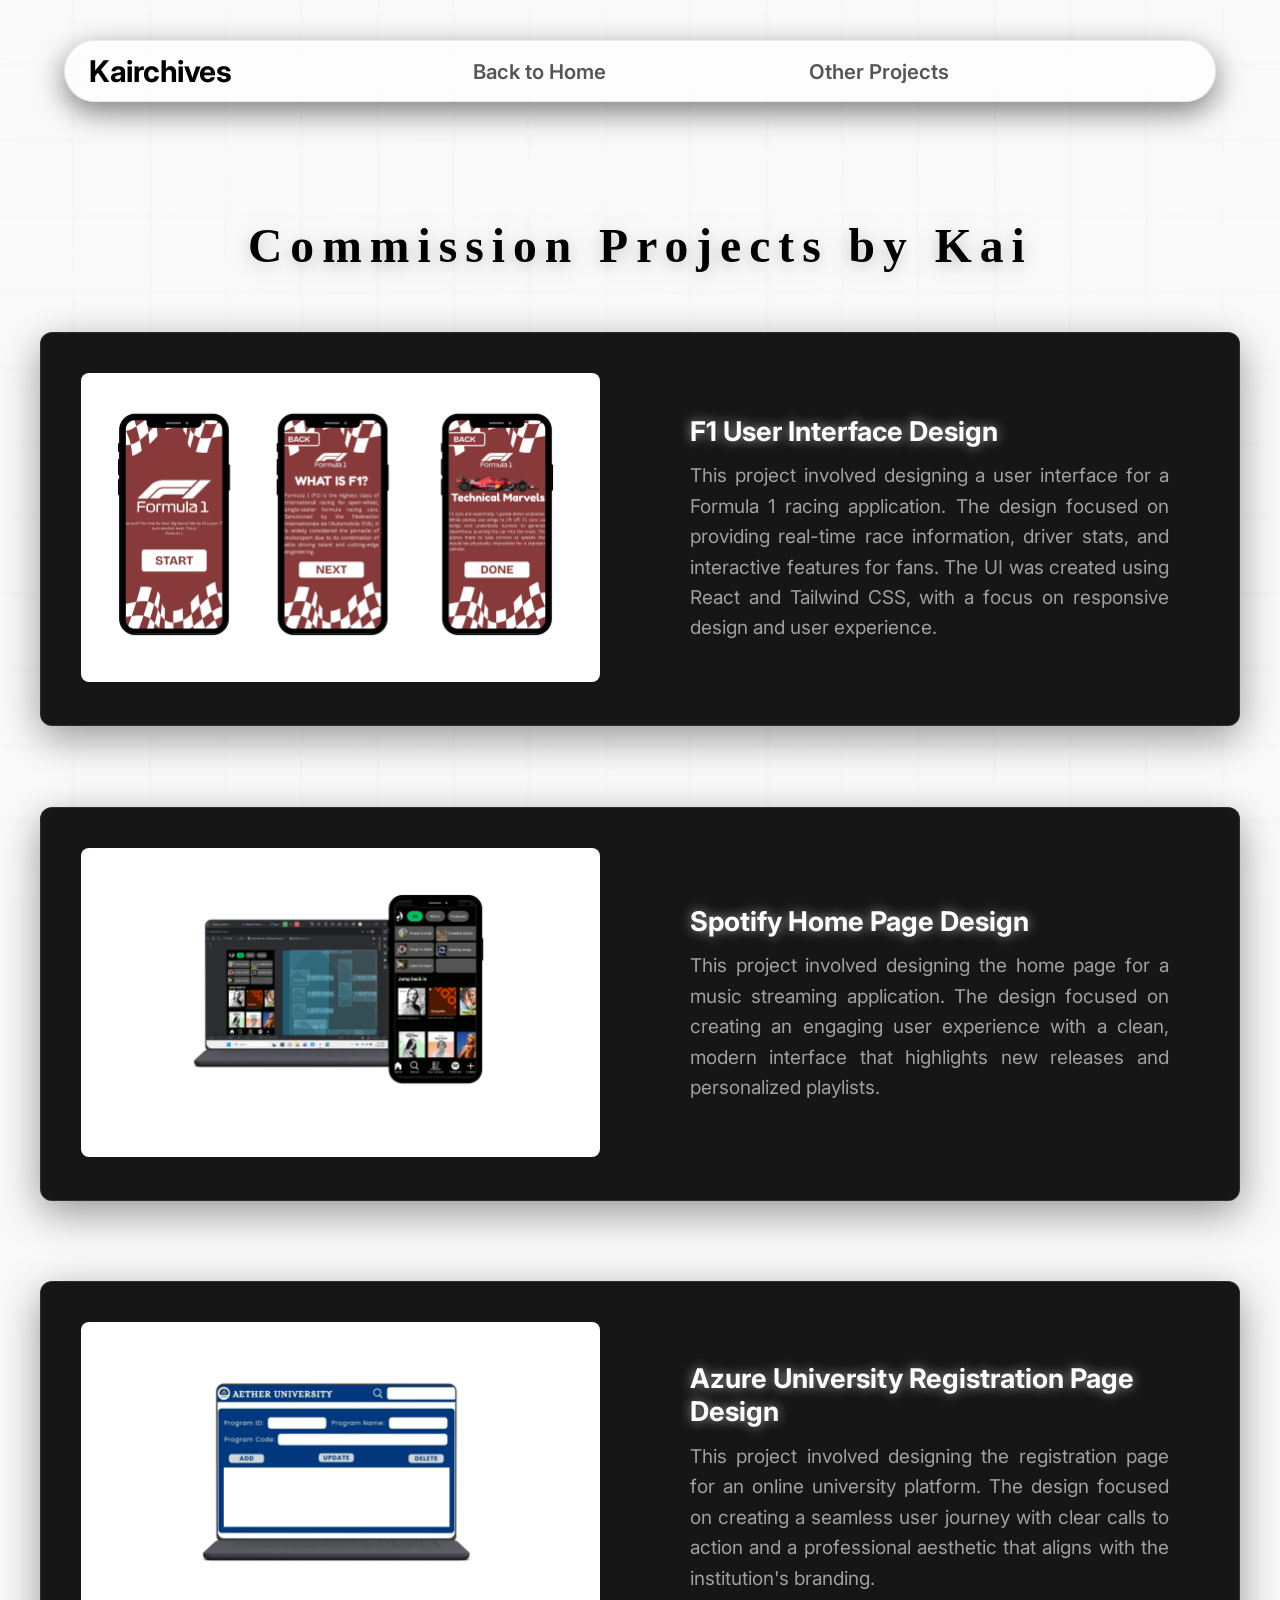
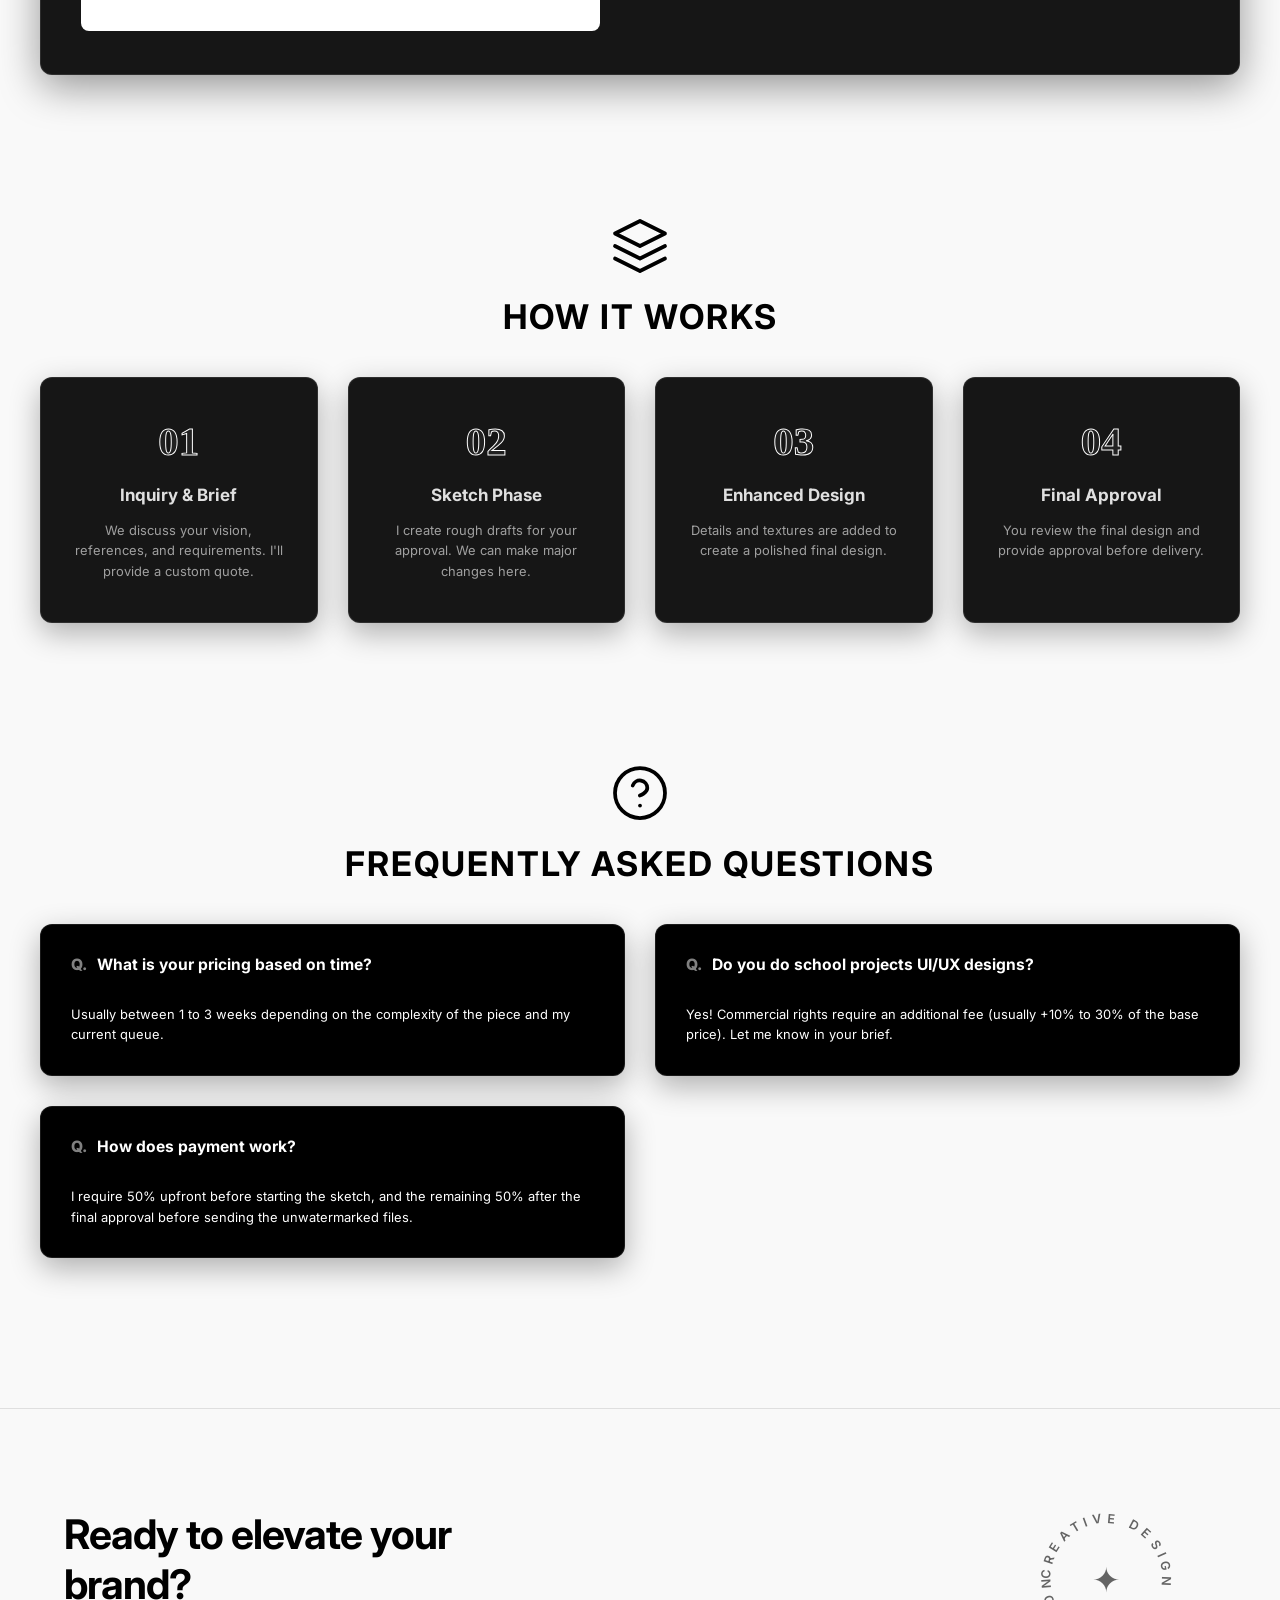
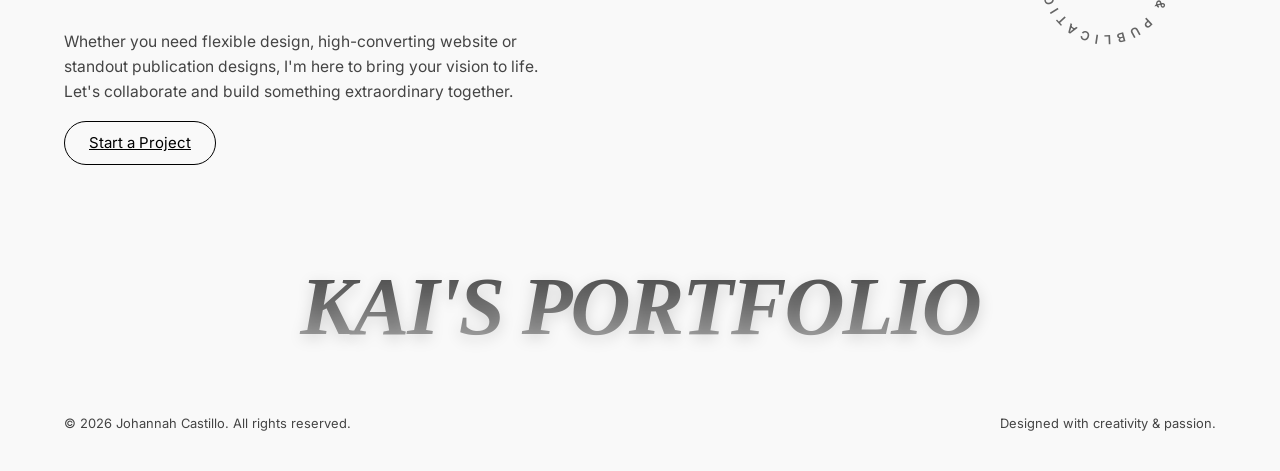
==== commission.html @ c8b22a4f "first commit" ====
<!DOCTYPE html>
<html lang="en">
<head>
    <meta charset="UTF-8">
    <meta name="viewport" content="width=device-width, initial-scale=1.0">
    <title>UI Designs for Commissions | Johannah Castillo</title>
    <link rel="stylesheet" href="style.css">
    <link rel="stylesheet" href="commission.css">
    <link href="https://fonts.googleapis.com/css2?family=Inter:wght@300;400;600;700&display=swap" rel="stylesheet">
</head>
<body class="commission-page">

    <div class="page-background" style="background-image: url('Images/commissionbg.jpg');"></div>

    <nav class="navbar">
        <a href="index.html" class="logo">Kairchives</a>
        <ul class="nav-links">
            <li><a href="index.html">Back to Home</a></li>
            <li><a href="index.html#projects">Other Projects</a></li>
        </ul>
    </nav>

    <header class="commission-hero">
        <h1 class="commission-title">Commission Projects by Kai</h1>
    </header>

    <main class="commission-page-container">
        <section class="project-card">
            <div class="project-visual" style="flex: 1.3;">
                <img src="projects/f1_layout.png" alt="f1layout">
            </div>
    
            <div class="project-info" style="flex: 1.2;">
                <h2 class="project-title">F1 User Interface Design</h2>
                
                <p class="project-description">
                    This project involved designing a user interface for a Formula 1 racing application. The design focused on providing real-time race information, driver stats, and interactive features for fans. The UI was created using React and Tailwind CSS, with a focus on responsive design and user experience.
                </p>
                <!-- Hidden details for modal -->
                <div class="project-details" style="display: none;">
                    <div class="detail-scope">UI/UX Design, Front-end Concept, Interactive Prototyping</div>
                    <ul class="detail-functionalities">
                        <li>Real-time race tracking dashboard</li>
                        <li>Interactive driver statistics and leaderboards</li>
                        <li>Responsive design for mobile and desktop</li>
                        <li>Dark mode optimized interface</li>
                    </ul>
                    <div class="detail-tech"> Android Studio, Canva, Figma</div>
                </div>
            </div>
        </section>

        <section class="project-card">
            <div class="project-visual" style="flex: 1.3;">
                <img src="projects/spotify.png" alt="Project 2 Layout">
            </div>
    
            <div class="project-info" style="flex: 1.2;">
                <h2 class="project-title">Spotify Home Page Design</h2>
                <p class="project-description">
                    This project involved designing the home page for a music streaming application. The design focused on creating an engaging user experience with a clean, modern interface that highlights new releases and personalized playlists.
                </p>
                <div class="project-details" style="display: none;">
                    <div class="detail-scope">UI Redesign, User Experience Optimization, Visual Identity</div>
                    <ul class="detail-functionalities">
                        <li>Personalized playlist recommendations</li>
                        <li>Interactive media player controls</li>
                        <li>Dynamic layout adapting to user preferences</li>
                        <li>Clean and modern content discovery</li>
                    </ul>
                    <div class="detail-tech">Figma, Adobe Illustrator, Android Studio</div>
                </div>
            </div>
        </section>

        <section class="project-card">
            <div class="project-visual" style="flex: 1.3;">
                <img src="projects/azureuniversity.png" alt="Project 3 Layout">
            </div>
    
            <div class="project-info" style="flex: 1.2;">
                <h2 class="project-title">Azure University Registration Page Design</h2>
                <p class="project-description">
                    This project involved designing the registration page for an online university platform. The design focused on creating a seamless user journey with clear calls to action and a professional aesthetic that aligns with the institution's branding.
                </p>
                <div class="project-details" style="display: none;">
                    <div class="detail-scope">Web Design, Form Optimization, Branding Integration</div>
                    <ul class="detail-functionalities">
                        <li>Multi-step registration form</li>
                        <li>Real-time form validation</li>
                        <li>Secure document upload interface</li>
                        <li>Accessibility-focused navigation</li>
                    </ul>
                    <div class="detail-tech">NetBeans, Figma, Adobe Illustrator</div>
                </div>
            </div>
        </section>

        <section class="process-section">
            <svg class="section-logo" xmlns="http://www.w3.org/2000/svg" viewBox="0 0 24 24" fill="none" stroke="currentColor" stroke-width="1.5" stroke-linecap="round" stroke-linejoin="round">
                <polygon points="12 2 2 7 12 12 22 7 12 2"></polygon>
                <polyline points="2 12 12 17 22 12"></polyline>
                <polyline points="2 17 12 22 22 17"></polyline>
            </svg>
            <h2 class="section-title">How It Works</h2>
            <div class="process-grid">
                <div class="process-step">
                    <div class="step-number">01</div>
                    <h3>Inquiry & Brief</h3>
                    <p>We discuss your vision, references, and requirements. I'll provide a custom quote.</p>
                </div>
                <div class="process-step">
                    <div class="step-number">02</div>
                    <h3>Sketch Phase</h3>
                    <p>I create rough drafts for your approval. We can make major changes here.</p>
                </div>
                <div class="process-step">
                    <div class="step-number">03</div>
                    <h3>Enhanced Design</h3>
                    <p>Details and textures are added to create a polished final design.</p>
                </div>
                <div class="process-step">
                    <div class="step-number">04</div>
                    <h3>Final Approval</h3>
                    <p>You review the final design and provide approval before delivery.</p>
                </div>
            </div>
        </section>

        <section class="faq-section">
            <svg class="section-logo" xmlns="http://www.w3.org/2000/svg" viewBox="0 0 24 24" fill="none" stroke="currentColor" stroke-width="1.5" stroke-linecap="round" stroke-linejoin="round">
                <circle cx="12" cy="12" r="10"></circle>
                <path d="M9.09 9a3 3 0 0 1 5.83 1c0 2-3 3-3 3"></path>
                <line x1="12" y1="17" x2="12.01" y2="17"></line> <!-- This line creates a small dot for the question mark's dot --> 
            </svg>
            <h2 class="section-title">Frequently Asked Questions</h2>
            <div class="faq-grid"> <!--grid is a CSS class for creating a grid layout-->
                <div class="faq-item">
                    <h3 class="faq-question">What is your pricing based on time? <span class="faq-icon">+</span></h3>
                    <div class="faq-answer"><p>Usually between 1 to 3 weeks depending on the complexity of the piece and my current queue.</p></div>
                </div>
                <div class="faq-item">
                    <h3 class="faq-question">Do you do school projects UI/UX designs? <span class="faq-icon">+</span></h3>
                    <div class="faq-answer"><p>Yes! Commercial rights require an additional fee (usually +10% to 30% of the base price). Let me know in your brief.</p></div>
                </div>
                <div class="faq-item">
                    <h3 class="faq-question">How does payment work? <span class="faq-icon">+</span></h3>
                    <div class="faq-answer"><p>I require 50% upfront before starting the sketch, and the remaining 50% after the final approval before sending the unwatermarked files.</p></div>
                </div>
            </div>
        </section>
    </main>

    <!-- Project Overview Modal -->
    <div id="project-modal" class="project-modal">
        <div class="project-modal-content">
            <span class="close-project-modal">&times;</span>
            <div class="project-modal-body">
                <div class="project-modal-visual">
                    <img id="project-modal-img" src="" alt="Project Image">
                </div>
                <div class="project-modal-info">
                    <h2 id="project-modal-title"></h2>
                    <p id="project-modal-desc"></p>
                    
                    <div class="modal-extended-details">
                        <div class="detail-group">
                            <h3>Scope</h3>
                            <p id="project-modal-scope"></p>
                        </div>
                        <div class="detail-group">
                            <h3>Functionalities</h3>
                            <ul id="project-modal-functionalities"></ul>
                        </div>
                        <div class="detail-group">
                            <h3>Tech Stack</h3>
                            <p id="project-modal-tech"></p>
                        </div>
                    </div>
                </div>
            </div>
        </div>
    </div>

    <footer class="site-footer">
        <div class="footer-top">
            <div class="footer-cta">
                <h2>Ready to elevate your brand?</h2>
                <p>Whether you need flexible design, high-converting website or standout publication designs, I'm here to bring your vision to life. Let's collaborate and build something extraordinary together.</p>
                <a href="contact.html" class="btn-outline" role="button">Start a Project</a>
            </div>
            <div class="footer-design-element">
                <div class="rotating-badge">
                    <svg viewBox="0 0 100 100" width="140" height="140"> <!-- This SVG creates a rotating badge with text -->
                        <defs>
                            <path id="circlePath" d="M 50, 50 m -40, 0 a 40,40 0 1,1 80,0 a 40,40 0 1,1 -80,0" />
                        </defs>
                        <text fill="#000000" font-size="9" font-weight="600">
                            <textPath href="#circlePath" textLength="251.4" lengthAdjust="spacing"> <!-- This text follows the circular path -->
                            CREATIVE DESIGN & PUBLICATION 
                            </textPath>
                        </text>
                    </svg>
                    <div class="center-star">✦</div>
                </div>
            </div>
        </div>
        <div class="footer-bottom">
            <div class="big-text-container">
                <h1 class="massive-text">KAI'S PORTFOLIO</h1>
            </div>
            <div class="footer-legal">
                <p>&copy; 2026 Johannah Castillo. All rights reserved.</p>
                <p>Designed with creativity & passion.</p>
            </div>
        </div>
    </footer>

    <script src="commission.js"></script> 
</body>
</html>
---- style.css ----
:root {
    --bg-color: #ffffff;
    --text-color: #000000;
    --accent-color: #f3f3f3;
    --card-bg: rgba(255, 255, 255, 0.05);
    --border-color: rgba(255, 255, 255, 0.1);
    --inner-bg: #222222;
    --text-dim: #a0a0a0;
    --accent-dot: #00ff7f;
}

* {
    margin: 0;
    padding: 0;
    box-sizing: border-box;
    font-family: 'Inter', sans-serif;
}

html {
    background-color: #f9f9f9;
    font-size: 85%; /* Globally scales down all rem units (text, gaps, etc) by 15% */
}

body {
    background-color: transparent;
    color: var(--text-color);
    overflow-x: hidden;
    isolation: isolate;
}

.container { max-width: 1400px; margin: 0 auto; padding: 0 40px; }

@keyframes slideDown {
    0% {
        transform: translateY(-100px);
        opacity: 0;
    }
    100% {
        transform: translateY(0);
        opacity: 1;
    }
}

@keyframes pulseGlow {
    0% { box-shadow: 0 12px 40px 0 rgba(0, 0, 0, 0.5), 0 0 20px rgba(100, 180, 255, 0.2); }
    100% { box-shadow: 0 12px 40px 0 rgba(0, 0, 0, 0.5), 0 0 60px rgba(100, 180, 255, 0.6); }
}

.navbar {
    display: flex;
    justify-content: space-between;
    align-items: center;
    padding: 12px 24px;
    position: fixed;
    top: 20px;
    left: 0;
    right: 0;
    width: 90%;
    max-width: 1200px;
    margin: 20px auto;
    background: rgba(255, 255, 255, 0.5);
    border: 1px solid rgba(0, 0, 0, 0.08);
    border-radius: 50px;
    backdrop-filter: blur(16px);
    -webkit-backdrop-filter: blur(16px);
    z-index: 1000;
    box-shadow: 0 10px 30px rgba(0, 0, 0, 0.5);
    animation: slideDown 0.8s cubic-bezier(0.16, 1, 0.3, 1) forwards;
}

@keyframes pulseNavbarBtn {
    0% { box-shadow: 0 0 0 0 rgba(0, 0, 0, 0.5); }
    70% { box-shadow: 0 0 0 15px rgba(0, 0, 0, 0); }
    100% { box-shadow: 0 0 0 0 rgba(0, 0, 0, 0); }
}

.logo { font-size: 2.2rem; font-weight: 700; letter-spacing: -0.5px; display: flex; align-items: center; gap: 12px; text-decoration: none; color: #000000; transition: transform 0.3s ease; }
.logo:hover { transform: scale(1.02); }
.nav-logo-img { height: 40px; width: auto; object-fit: contain; }

.nav-links { list-style: none; display: flex; flex: 1; justify-content: space-evenly; padding: 0 40px; font-size: 1.5rem; font-weight: 600; }
.nav-links a { text-decoration: none; color: #555; transition: 0.3s; }
.nav-links a:hover { color: #000; }

.navbar .btn-primary {
    padding: 12px 24px;
    font-size: 1.15rem;
    animation: pulseNavbarBtn 2.5s infinite;
    box-shadow: 0 0 20px rgba(0, 0, 0, 0.2);
}

.btn-primary {
    background: #000000; color: #ffffff; border: none;
    padding: 12px 24px; border-radius: 50px; cursor: pointer;
    font-weight: 600; transition: 0.3s; font-size: 1.1rem;
}
.btn-outline {
    background: transparent; color: #000000; border: 1px solid #888;
    padding: 12px 24px; border-radius: 50px; cursor: pointer;
    margin-right: 15px; transition: 0.3s; font-size: 1.1rem;
}
.btn-primary:hover { transform: scale(1.05); }

.btn-outline:hover {
    background: rgba(0, 0, 0, 0.05);
    border-color: #000000;
    box-shadow: 0 0 25px rgba(0, 0, 0, 0.1);
    transform: scale(1.05);
}

.landing-hero {
    height: 100vh;
    width: 100%;
    display: flex;
    flex-direction: column;
    align-items: center;
    justify-content: center;
    position: relative;
}

.landing-image-container {
    position: absolute;
    top: 0;
    left: 0;
    width: 100%;
    height: 100%;
    overflow: hidden;
    z-index: 0;
}

.landing-image-container img {
    width: 100%;
    height: 100%;
    object-fit: cover;
    transition: transform 0.6s cubic-bezier(0.16, 1, 0.3, 1);
}

.scroll-indicator {
    position: absolute;
    bottom: 20px;
    display: flex;
    flex-direction: column;
    align-items: center;
    gap: 10px;
    cursor: pointer;
    opacity: 0.8;
    transition: opacity 0.3s;
    color: #000;
    text-shadow: none;
    z-index: 10;
}

.scroll-indicator:hover {
    opacity: 1;
}

.scroll-indicator p {
    font-size: 0.9rem;
    text-transform: uppercase;
    letter-spacing: 2px;
    font-weight: 600;
}

@keyframes bounceScroll {
    0%, 20%, 50%, 80%, 100% { transform: translateY(0); }
    40% { transform: translateY(-10px); }
    60% { transform: translateY(-5px); }
}

.scroll-indicator i {
    font-size: 1.5rem;
    animation: bounceScroll 2s infinite;
}

.hero {
    height: 100vh; display: flex; align-items: center;
    padding: 0 10%; position: relative;
}
.hero-content { max-width: 800px; }

.horizontal-gallery {
    width: 100vw;
    margin-left: calc(50% - 50vw);
    margin-right: calc(50% - 50vw);
    margin-bottom: 40px;
    overflow-x: hidden;
    display: flex;
    gap: 0;
    padding: 0 0 25px 0;
    scrollbar-width: none;
    -ms-overflow-style: none;
}
.horizontal-gallery::-webkit-scrollbar {
    display: none;
}
.horizontal-gallery img {
    height: 70vh;
    max-height: 800px;
    width: 100vw;
    border-radius: 0;
    object-fit: cover;
    flex-shrink: 0;
    transition: transform 0.3s ease;
}
.horizontal-gallery img:hover {
    transform: scale(1.03);
}

h1 { font-family: 'Playfair Display', serif; font-style: italic; font-size: 5rem; margin-bottom: 10px; font-weight: 700; line-height: 1.1; text-shadow: 0 4px 15px rgba(0, 0, 0, 0.15); }
.subtitle { color: #444; margin-bottom: 15px; font-size: 1.6rem; }
.description { color: #222; margin-bottom: 30px; line-height: 1.8; font-size: 1.5rem; text-align: justify; }

.hero-btns .btn-outline, .hero-btns .btn-primary {
    font-size: 1.3rem;
    padding: 18px 36px;
}

.card {
    background: var(--card-bg); 
    border: 1px solid var(--border-color);
    border-top: 1px solid rgba(255, 255, 255, 0.2);
    border-left: 1px solid rgba(255, 255, 255, 0.2);
    box-shadow: 0 8px 32px 0 rgba(0, 0, 0, 0.3);
    padding: 30px; border-radius: 15px; width: 300px; margin-bottom: 30px;
    backdrop-filter: blur(12px); -webkit-backdrop-filter: blur(12px); transition: 0.3s;
}
.card:hover {
    transform: translateY(-5px);
    border-top: 1px solid rgba(255, 255, 255, 0.4);
    border-left: 1px solid rgba(255, 255, 255, 0.4);
}
.card p { font-size: 1rem; margin-bottom: 10px; }
.card span { color: #333; font-size: 0.9rem; }

.about-section {
    padding: 100px 0;
}

.about-outer-wrapper {
    background: #000000;
    border: 1px solid var(--border-color);
    border-top: 1px solid rgba(255, 255, 255, 0.1);
    border-radius: 40px;
    margin: 0 auto;
    padding: 60px 5%;
    backdrop-filter: blur(10px);
    -webkit-backdrop-filter: blur(10px);
    width: 98.5%;
    max-width: 2500px;
        box-shadow: 0 15px 50px rgba(0, 0, 0, 0.4), 0 0 40px rgba(0, 0, 0, 0.2);
}

.about-grid {
    display: grid;
    grid-template-columns: 1fr 1.8fr;
    gap: 60px;
    align-items: stretch;
    width: 100%;
    max-width: 1900px;
    margin: 0 auto;
}

.about-image-card, .about-text-card {
    background: #ffffff;
    border: 1px solid rgba(255, 255, 255, 0.5);
    border-top: 1px solid rgba(255, 255, 255, 0.8);
    border-left: 1px solid rgba(255, 255, 255, 0.8);
    box-shadow: 0 12px 40px 0 rgba(0, 0, 0, 0.15);
    border-radius: 30px;
    backdrop-filter: blur(16px); 
    -webkit-backdrop-filter: blur(16px);
}

.about-image-card {
    padding: 40px;
    display: flex;
    flex-direction: column;
    align-items: center;
    justify-content: center;
    gap: 35px;
}

.about-text-card {
    padding: 50px 60px;
    display: flex;
    flex-direction: column;
    justify-content: center;
}

.profile-frame {
    position: relative;
    width: 100%;
    max-width: 600px;
    aspect-ratio: 1 / 1;
    -webkit-tap-highlight-color: transparent;
    outline: none;
}

.profile-flip-inner {
    position: relative;
    width: 100%;
    height: 100%;
}

.profile-front, .profile-back {
    position: absolute;
    width: 100%;
    height: 100%;
    border-radius: 20px;
    overflow: hidden;
    border: 1px solid rgba(255, 255, 255, 0.2);
    transition: opacity 0.6s ease;
}

.profile-front {
    opacity: 1;
    z-index: 2;
}

.profile-back {
    opacity: 0;
    z-index: 1;
}

.profile-frame:hover .profile-front {
    opacity: 0;
}

.profile-frame:hover .profile-back {
    opacity: 1;
}

.profile-front img, .profile-back video {
    width: 100%;
    height: 100%;
    object-fit: cover;
    pointer-events: none;
    user-select: none;
}

.badge {
    position: absolute;
    bottom: -15px;
    right: -10px;
    background: #000000;
    color: #ffffff;
    padding: 8px 16px;
    border-radius: 50px;
    font-size: 0.75rem;
    font-weight: 700;
    text-transform: uppercase;
    z-index: 10;
}

.horizontal-showcase {
    width: 100vw;
    margin-left: calc(50% - 50vw);
    margin-right: calc(50% - 50vw);
    overflow: hidden;
    position: relative;
    margin-bottom: 50px;
    padding: 20px 0 80px 0;
    -webkit-mask-image: linear-gradient(to right, transparent, black 5%, black 95%, transparent);
    mask-image: linear-gradient(to right, transparent, black 5%, black 95%, transparent);
}

.scrolling-track {
    display: flex;
    width: max-content;
    flex-wrap: nowrap;
    animation: scroll-left 60s linear infinite;
    will-change: transform;
}

.scrolling-track.reverse-track {
    animation: scroll-right 80s linear infinite;
}

.scrolling-track.reverse-track img {
    width: 450px;
    height: 280px;
}

.horizontal-showcase:hover .scrolling-track {
    animation-play-state: paused;
}

.scrolling-track img {
    height: 350px;
    width: auto;
    object-fit: cover;
    border-radius: 12px;
    margin: 0 15px;
    box-shadow: 0 10px 30px rgba(0, 0, 0, 0.15);
    transition: transform 0.3s ease;
}

.horizontal-showcase:nth-of-type(2) .scrolling-track img {
    box-shadow: 0 15px 35px rgba(0, 0, 0, 0.15);
    -webkit-box-reflect: below 4px linear-gradient(to bottom, rgba(0,0,0,0.4) 0%, transparent 50%);
}

.scrolling-track img:hover {
    transform: scale(1.02);
}

@keyframes scroll-left {
    0% { transform: translateX(0); }
    100% { transform: translateX(-50%); }
}

@keyframes scroll-right {
    0% { transform: translateX(-50%); }
    100% { transform: translateX(0); }
}

.about-presentation-container {
    display: flex;
    flex-direction: column;
    align-items: center;
    justify-content: center;
    text-align: center;
    padding: 0 20px 60px;
    width: 100%;
}

.presentation-badge {
    display: inline-flex;
    align-items: center;
    background-color: rgba(0, 0, 0, 0.03);
    border: 1px solid rgba(0,0,0,0.2);
    color: #000;
    padding: 12px 24px;
    border-radius: 50px;
    font-size: 1.1rem;
    margin-bottom: 35px;
    font-weight: 600;
    box-shadow: 0 4px 15px rgba(0,0,0,0.05);
}

.presentation-badge .icon {
    margin-right: 8px;
    font-size: 1.3rem;
    display: flex;
    align-items: center;
    justify-content: center;
    text-align: center;
}

.presentation-h1 {
    font-size: 4.5rem;
    font-weight: 700;
    letter-spacing: -1.5px;
    margin-bottom: 35px;
    color: #000;
    line-height: 1.1;
}

.presentation-h1 .dimmed {
    color: #000;
    font-family: 'Playfair Display', serif;
    font-style: italic;
    font-weight: 600;
}

.presentation-subtitle {
    color: #000;
    font-size: 1.5rem;
    max-width: 1000px;
    margin: 0 auto;
    line-height: 1.6;
}

.about-header-pill {
    display: inline-block;
    padding: 8px 20px;
    border: 1px solid rgba(0,0,0,0.2);
    border-radius: 50px;
    font-size: 0.85rem;
    text-transform: uppercase;
    letter-spacing: 1px;
    margin-bottom: 25px;
    align-self: flex-start;
    color: #333;
    font-weight: 600;
}

.about-heading-large {
    font-size: 3rem;
    margin-bottom: 25px;
    font-weight: 800;
    line-height: 1.1;
    letter-spacing: -1.5px;
    color: #000;
}

.about-heading-large .italic-serif {
    font-family: 'Playfair Display', serif;
    font-style: italic;
    font-weight: 600;
    color: #444;
}

.about-description {
    font-size: 1.35rem;
    color: #000000;
    margin-bottom: 50px;
    line-height: 1.7;
    text-align: justify;
}

.about-details-list {
    display: flex;
    flex-direction: column;
    width: 100%;
    margin-bottom: 10px;
}

.detail-row {
    display: flex;
    justify-content: space-between;
    align-items: flex-start;
    padding: 25px 0;
    border-top: 1px solid rgba(0,0,0,0.1);
}

.detail-row:last-child {
    border-bottom: 1px solid rgba(0,0,0,0.1);
}

.detail-label {
    font-weight: 600;
    color: #000;
    font-size: 1.25rem;
    flex: 1;
}

.detail-value {
    color: #000;
    font-size: 1.25rem;
    flex: 1.5;
    text-align: right;
    line-height: 1.6;
}

.cv-action {
    margin-top: 50px;
}
.btn-glass {
    background: #000000;
    color: #ffffff;
    border: none;
    padding: 20px 45px;
    border-radius: 50px;
    cursor: pointer;
    font-weight: 600;
    font-size: 1.25rem;
    transition: 0.3s cubic-bezier(0.16, 1, 0.3, 1);
    box-shadow: 0 8px 20px rgba(0, 0, 0, 0.2);
}
.btn-glass:hover {
    transform: translateY(-5px);
    background: #333333;
    box-shadow: 0 12px 25px rgba(0, 0, 0, 0.3);
}

.partner-section { padding: 120px 10%; }
.partner-header { text-align: center; margin-bottom: 50px; }
.partner-badge { border: 1px solid var(--border-color); padding: 8px 20px; border-radius: 50px; font-size: 0.9rem; color: #222; margin-bottom: 20px; display: inline-block; background: var(--card-bg); backdrop-filter: blur(10px); }
.partner-header h2 { font-size: 3.5rem; margin: 15px 0; font-weight: 700; letter-spacing: -1px; }
.partner-grid { display: grid; grid-template-columns: 1fr 1fr; background-color: var(--card-bg); border-radius: 24px; overflow: hidden; border: 1px solid var(--border-color); backdrop-filter: blur(12px); -webkit-backdrop-filter: blur(12px); box-shadow: 0 12px 40px rgba(0,0,0,0.4); }
.partner-card { 
    padding: 50px; display: flex; flex-direction: column; gap: 20px; 
    opacity: 0;
    transform: translateY(60px) scale(0.95);
    filter: blur(10px);
    transition: opacity 0.8s cubic-bezier(0.16, 1, 0.3, 1), transform 0.8s cubic-bezier(0.16, 1, 0.3, 1), filter 0.8s cubic-bezier(0.16, 1, 0.3, 1), background-color 0.4s ease;
}
.partner-card.is-visible {
    opacity: 1;
    transform: translateY(0) scale(1);
    filter: blur(0);
}
.partner-card.is-visible:hover {
    background-color: rgba(255, 255, 255, 0.03);
    box-shadow: inset 0 0 20px rgba(255, 255, 255, 0.02);
}
.partner-card.border-left { border-left: 1px solid var(--border-color); }
.partner-card.border-top { border-top: 1px solid var(--border-color); }
.icon-circle { width: 38px; height: 38px; border-radius: 50%; display: flex; align-items: center; justify-content: center; background: #000000; color: #ffffff; border: 1px solid rgba(0, 0, 0, 0.1); box-shadow: 0 4px 10px rgba(0,0,0,0.2); }
.icon-circle svg { width: 18px; height: 18px; }
.partner-card h3 { font-size: 1.5rem; margin: 0; line-height: 1.3; font-weight: 600; color: #000; }
.partner-card p { color: #222; line-height: 1.7; margin: 0; font-size: 1.05rem; }

.project-section { padding: 80px 10%; }
.grid { display: grid; grid-template-columns: 1fr 1fr; gap: 40px; margin-top: 50px; }
.project-card {
    background: var(--card-bg); border-radius: 20px; overflow: hidden;
    cursor: pointer; transition: 0.4s cubic-bezier(0.16, 1, 0.3, 1);
    border: 1px solid var(--border-color);
    border-top: 1px solid rgba(255, 255, 255, 0.2);
    border-left: 1px solid rgba(255, 255, 255, 0.2);
    box-shadow: 0 8px 32px 0 rgba(0, 0, 0, 0.3);
    backdrop-filter: blur(12px); -webkit-backdrop-filter: blur(12px);
}
.project-card:hover { 
    transform: translateY(-8px); 
    border-top: 1px solid rgba(255, 255, 255, 0.4);
    border-left: 1px solid rgba(255, 255, 255, 0.4);
}
.project-info { padding: 30px; }

.services-section { padding: 80px 10%; }
.services-grid { display: grid; grid-template-columns: repeat(3, 1fr); gap: 40px; margin-top: 50px; }
.service-card {
    background: #000000; border-radius: 20px; overflow: hidden;
    color: #ffffff;
    cursor: pointer; transition: 0.4s cubic-bezier(0.16, 1, 0.3, 1);
    border: 1px solid var(--border-color);
    border-top: 1px solid rgba(255, 255, 255, 0.2);
    border-left: 1px solid rgba(255, 255, 255, 0.2);
    box-shadow: 0 8px 32px 0 rgba(0, 0, 0, 0.3);
    backdrop-filter: blur(12px); -webkit-backdrop-filter: blur(12px);
    padding: 40px; text-align: center;
}
.service-card:hover { 
    transform: translateY(-8px); 
    border-top: 1px solid rgba(255, 255, 255, 0.4);
    border-left: 1px solid rgba(255, 255, 255, 0.4);
}
.service-card h3 { margin-bottom: 20px; font-size: 1.4rem; color: #ffffff; }
.service-card p { color: #ffffff; line-height: 1.7; font-size: 1.1rem; }

@media (max-width: 850px) {
    .container { padding: 0 20px; }
    .navbar { padding: 12px 20px; width: 95%; top: 15px; margin: 15px auto; }
    .logo { font-size: 1.6rem; gap: 8px; }
    .nav-logo-img { height: 28px; }
    .nav-links { gap: 20px; font-size: 1rem; }
    .btn-primary, .btn-outline { padding: 12px 24px; font-size: 1rem; }
    .hero { height: 90vh; padding: 0 5%; }
    .horizontal-gallery img { height: 50vh; }
    h1 { font-size: 4.5rem; }
    .subtitle { font-size: 1.3rem; }
    .description { font-size: 1.3rem; margin-bottom: 30px; }
    
    .hero-btns .btn-outline, .hero-btns .btn-primary {
        font-size: 1.1rem;
        padding: 14px 28px;
    }
    .card { width: 250px; padding: 20px; }
    .about-section { padding: 100px 0; }
    .about-grid { grid-template-columns: 1fr; gap: 30px; text-align: center; }
    .about-image-card { padding: 40px 20px; }
    .about-text-card { padding: 50px 30px; }
    .about-outer-wrapper { padding: 40px 5%; width: 98%; border-radius: 30px; }
    .presentation-h1 { font-size: 3rem; }
    .presentation-subtitle { font-size: 1.05rem; }
    .profile-frame { max-width: 350px; margin: 0 auto; }
    .about-header-pill { align-self: center; }
    .about-heading-large { font-size: 2.6rem; letter-spacing: -1px; text-align: center; }
    .about-description { font-size: 1.05rem; text-align: center; }
    .detail-row { flex-direction: column; gap: 12px; align-items: center; }
    .detail-value { text-align: center; }
    .btn-glass { padding: 12px 24px; font-size: 1rem; }
    .partner-header h2 { font-size: 2.5rem; }
    .partner-grid { grid-template-columns: 1fr; }
    .partner-card.border-left { border-left: none; }
    .partner-card { border-top: 1px solid var(--border-color); padding: 30px; }
    .partner-card:first-child { border-top: none; }
    .project-section, .services-section { padding: 80px 5%; }
    .grid, .services-grid { grid-template-columns: 1fr; gap: 50px; }
    .project-card .img-wrapper { margin-bottom: 16px; }
    .project-info { padding: 0; }
    .service-card { padding: 30px; }
    .service-card h3 { font-size: 1.3rem; }
        .scrolling-track.reverse-track img { width: 400px; height: 250px; }
    .scrolling-track img { height: 350px; margin: 0 10px; }
}       

/* Fix the text spacing issue at the bottom of the paragraph */
.hero-description {
    text-align: center; /* Avoid using 'text-align: justify' if it creates huge gaps */
    line-height: 1.6;
    margin-bottom: 2rem; /* Gives breathing room before the banner */
}

/* Ensure the banner behaves and doesn't swallow other elements */
.ticker-banner {
    width: 100%;
    background-color: #000;
    color: #fff;
    padding: 15px 0;
    font-weight: bold;
    letter-spacing: 2px;
    
    /* Crucial fixes: */
    position: relative; 
    z-index: 1;
    margin-bottom: 2.5rem; /* Forces the buttons BELOW the banner */
}

/* Container to align your buttons neatly side-by-side */
.cta-container {
    display: flex;
    justify-content: center;
    gap: 15px; /* Spaces the two buttons apart */
    position: relative;
    z-index: 2;
    width: 100%;
    flex-wrap: wrap; /* Helps them stay centered if they wrap on medium screens */
}

/* Secondary button styling */
.btn-secondary {
    background-color: transparent;
    color: #000;
    border: 1px solid #000;
}

@media (max-width: 480px) {
    h1 { font-size: 3rem; }
    .navbar { flex-direction: column; padding: 15px; border-radius: 20px; gap: 12px; }
    .nav-links { flex-wrap: wrap; justify-content: center; gap: 15px; }
    .navbar .btn-primary { display: none; }
    .scrolling-track img { height: 200px; margin: 0 8px; }
    .scrolling-track.reverse-track img { width: 260px; height: 160px; }
    .presentation-h1 { font-size: 2.2rem; }
    .about-heading-large { font-size: 1.8rem; }
    .btn-primary, .btn-outline { padding: 12px 20px; font-size: 0.95rem; }
    .hero-btns { display: flex; flex-direction: column; gap: 15px; width: 100%; }
    .hero-btns .btn-outline, .hero-btns .btn-primary { width: 100%; margin-right: 0; }
    .cta-container { display: flex; flex-direction: column; align-items: center; gap: 15px; width: 100%; }
    .cta-container .btn { width: 85%; justify-content: center; }
    .massive-text { font-size: 15vw; }
    .footer-cta h2 { font-size: 2.2rem; }
    .subtitle { font-size: 1.1rem; }
    .description { font-size: 1.1rem; }
    .card { width: 100%; }
    .profile-frame { max-width: 250px; }
    .about-image-card, .about-text-card { padding: 30px 15px; }
}

.fade-in-section {
    opacity: 0;
    transform: translateY(50px);
    transition: opacity 0.8s cubic-bezier(0.16, 1, 0.3, 1), transform 0.8s cubic-bezier(0.16, 1, 0.3, 1);
    will-change: opacity, transform;
}
.fade-in-section.is-visible {
    opacity: 1;
    transform: translateY(0);
}

@keyframes cardFadeIn {
    0% {
        opacity: 0;
        transform: translateY(40px);
    }
    100% {
        opacity: 1;
        transform: translateY(0);
    }
}
.project-card.is-hidden {
    opacity: 0;
}
.project-card.animate-in {
    animation: cardFadeIn 0.8s cubic-bezier(0.16, 1, 0.3, 1) forwards;
}

.publication-hero {
    padding: 120px 10% 40px;
    text-align: center;
}

.unique-title {
    font-family: 'Playfair Display', serif;
    font-size: 5rem;
    font-weight: 700;
    margin-bottom: 20px;
    letter-spacing: 2px;
    text-shadow: 0 4px 20px rgba(0, 0, 0, 0.4);
}

.publication-image-container {
    padding: 0 5% 100px;
    display: flex;
    justify-content: center;
}

.publication-image-container img {
    width: 100%;
    max-width: 1200px;
    border-radius: 20px;
    border: 1px solid var(--border-color);
    box-shadow: 0 12px 40px rgba(0, 0, 0, 0.6);
}

.footer-top {
    display: flex;
    justify-content: space-between;
    align-items: flex-start;
    max-width: 1400px;
    margin: 0 auto 80px;
    flex-wrap: wrap;
    gap: 50px;
}

.site-footer {
    padding: 100px 5% 40px;
    position: relative;
    overflow: hidden;
    border-top: 1px solid rgba(0,0,0,0.1);
    margin-top: 50px;
}

.footer-cta {
    max-width: 500px;
}

.footer-cta h2 {
    font-size: 3rem;
    margin-bottom: 20px;
    font-weight: 700;
    letter-spacing: -1px;
    color: #000;
}

.footer-cta p {
    color: #444;
    font-size: 1.15rem;
    margin-bottom: 30px;
    line-height: 1.6;
}

.footer-cta .btn-outline {
    color: #000;
    border-color: #000;
}

.footer-cta .btn-outline:hover {
    background: rgba(0, 0, 0, 0.05);
}

.footer-design-element {
    display: flex;
    align-items: center;
    justify-content: center;
    padding-right: 40px;
}

.rotating-badge {
    position: relative;
    width: 140px;
    height: 140px;
    animation: rotateBadge 15s linear infinite;
    opacity: 0.6;
    transition: opacity 0.3s ease;
}

.rotating-badge:hover {
    opacity: 1;
}

.rotating-badge svg {
    width: 100%;
    height: 100%;
    overflow: visible;
}

.center-star {
    position: absolute;
    top: 50%;
    left: 50%;
    transform: translate(-50%, -50%);
    font-size: 2.5rem;
    color: #000;
}

@keyframes rotateBadge {
    0% { transform: rotate(0deg); }
    100% { transform: rotate(360deg); }
}

.footer-bottom {
    padding-top: 20px;
    text-align: center;
    display: flex;
    flex-direction: column;
    align-items: center;
}

.big-text-container {
    display: flex;
    width: 100%;
    margin-bottom: 30px;
    justify-content: center;
}

.massive-text {
    font-size: 6.5vw;
    font-weight: 900;
    white-space: nowrap;
    line-height: 1.3;
    padding-bottom: 25px;
    margin: 0;
    width: 100%;
    background: linear-gradient(180deg, rgba(0,0,0,0.8) 0%, rgba(0,0,0,0.1) 100%);
    -webkit-background-clip: text;
    -webkit-text-fill-color: transparent;
    background-clip: text;
    color: transparent;
    letter-spacing: -2px;
    text-align: center;
    user-select: none;
    animation: pulseTextGlow 3s ease-in-out infinite;
}

@keyframes pulseTextGlow {
    0%, 100% { filter: drop-shadow(0 0 10px rgba(0, 0, 0, 0.15)); }
    50% { filter: drop-shadow(0 0 35px rgba(0, 0, 0, 0.4)); }
}

.footer-legal {
    display: flex;
    justify-content: space-between;
    align-items: center;
    width: 100%;
    max-width: 1400px;
    color: #444;
    font-size: 0.95rem;
    flex-wrap: wrap;
    gap: 20px;
}

@media (max-width: 850px) {
    .footer-top { flex-direction: column; text-align: center; align-items: center; }
    .footer-design-element { padding-right: 0; margin-top: 20px; }
    .massive-text { font-size: 10.5vw; letter-spacing: -1px; }
    .footer-legal { flex-direction: column; text-align: center; justify-content: center; }
}

.ext-container {
    display: flex;
    gap: 30px;
    max-width: 1200px;
    width: 100%;
    margin: 60px auto 0;
}

.ext-card {
    background-color: var(--card-bg);
    border: 1px solid var(--border-color);
    border-radius: 24px;
    padding: 50px;
    backdrop-filter: blur(12px);
    -webkit-backdrop-filter: blur(12px);
}

.ext-left-card {
    flex: 1;
    display: flex;
    flex-direction: column;
    align-items: flex-start;
}

.ext-image-container {
    position: relative;
    width: 100%;
    margin-bottom: 30px;
}

.ext-image-container img {
    width: 100%;
    border-radius: 16px;
    display: block;
}

.ext-status-badge {
    position: absolute;
    bottom: 15px;
    left: 15px;
    background: rgba(0, 0, 0, 0.7);
    padding: 6px 12px;
    border-radius: 20px;
    font-size: 12px;
    display: flex;
    align-items: center;
    gap: 8px;
    color: #ffffff;
}

.ext-dot {
    height: 8px;
    width: 8px;
    background-color: var(--accent-dot);
    border-radius: 50%;
    display: inline-block;
}

.ext-name {
    font-size: 24px;
    margin-bottom: 8px;
    color: var(--text-color);
}

.ext-subtitle {
    color: var(--text-dim);
    margin-bottom: 24px;
    font-size: 1rem;
}

.ext-subtitle span {
    color: #81d4fa;
}

.ext-social-links {
    display: flex;
    gap: 15px;
    margin-bottom: 30px;
}

.ext-social-links a {
    color: white;
    font-size: 24px;
    text-decoration: none;
    background: #252525;
    width: 55px;
    height: 55px;
    display: flex;
    justify-content: center;
    align-items: center;
    border-radius: 50%;
    transition: 0.3s;
}

.ext-social-links a:hover {
    background: #444;
}

.ext-cta-btn {
    background: #252525;
    color: white;
    border: none;
    padding: 22px 45px;
    border-radius: 30px;
    cursor: pointer;
    font-weight: bold;
    font-size: 1.2rem;
    transition: background 0.3s;
}

.ext-cta-btn:hover {
    background: #444;
}

.ext-right-card {
    flex: 1.5;
}

.ext-bio {
    line-height: 1.6;
    color: var(--text-dim);
    margin-bottom: 40px;
    font-size: 1.15rem;
}

.ext-tags {
    display: flex;
    flex-wrap: wrap;
    gap: 10px;
    margin-bottom: 40px;
}

.ext-tag {
    background: var(--inner-bg);
    padding: 16px 30px;
    border-radius: 18px;
    font-size: 16px;
    color: #ffffff;
}

.ext-project-list {
    display: flex;
    flex-direction: column;
}

.ext-project-item {
    background: var(--inner-bg);
    margin-bottom: 15px;
    padding: 30px;
    border-radius: 16px;
    display: flex;
    justify-content: space-between;
    align-items: center;
    transition: transform 0.2s;
    color: #ffffff;
}

.ext-project-item:hover {
    transform: scale(1.02);
}

.ext-category {
    color: var(--text-dim);
    font-size: 15px;
    width: 30%;
}

.ext-project-name {
    font-weight: 500;
    flex: 1;
    font-size: 1.1rem;
}

.ext-year {
    color: var(--text-dim);
    font-size: 1.05rem;
}

@media (max-width: 768px) {
    .ext-container {
        flex-direction: column;
    }
}

#intro-hero {
    display: flex;
    flex-direction: column;
    align-items: center;
    justify-content: center;
    text-align: center;
    padding: 0 20px;
}

.intro-content {
    max-width: 800px;
    display: flex;
    flex-direction: column;
    align-items: center;
    margin-top: -60px; /* Nudges the content up slightly for perfect visual centering */
}

.hero-logo-gif {
    width: 380px; /* Made much bigger */
    max-width: 100%; /* Ensures it stays responsive on mobile */
    height: auto;
    margin: 0 auto -10px; /* Negative margin prevents pushing the text too far down */
    animation: floatHeroLogo 5s ease-in-out infinite;
}

@keyframes floatHeroLogo {
    0%, 100% { transform: translateY(0); }
    50% { transform: translateY(-15px); }
}

/* Extra Hero Design Elements */
.hero-bg-glow {
    position: absolute;
    width: 800px;
    height: 800px;
    background: radial-gradient(circle, rgba(0, 204, 102, 0.05) 0%, transparent 60%);
    top: 50%;
    left: 50%;
    transform: translate(-50%, -50%);
    z-index: 0;
    pointer-events: none;
    animation: pulseHeroGlow 4s infinite alternate;
}

@keyframes pulseHeroGlow {
    0% { transform: translate(-50%, -50%) scale(1); opacity: 0.6; }
    100% { transform: translate(-50%, -50%) scale(1.1); opacity: 1; }
}

.hero-pill {
    display: inline-flex;
    align-items: center;
    gap: 10px;
    background: rgba(255, 255, 255, 0.8);
    border: 1px solid rgba(0, 0, 0, 0.1);
    padding: 8px 18px;
    border-radius: 50px;
    font-size: 0.9rem;
    font-weight: 700;
    color: #333;
    margin-bottom: 20px;
    box-shadow: 0 4px 15px rgba(0, 0, 0, 0.05);
    backdrop-filter: blur(10px);
    z-index: 2;
}

.hero-pill span {
    width: 10px;
    height: 10px;
    background-color: #00cc66;
    border-radius: 50%;
    box-shadow: 0 0 10px rgba(0, 204, 102, 0.6);
    animation: blinkIndicator 2s infinite;
}

@keyframes blinkIndicator {
    0%, 100% { opacity: 1; }
    50% { opacity: 0.4; }
}

.intro-content h1 {
    position: relative;
    display: inline-block;
    z-index: 2;
}

.sparkle {
    color: #000000; 
    font-size: 2.5rem;
    position: absolute;
    top: -15px;
    right: -20px;
    animation: spinSparkle 6s linear infinite;
    display: inline-block;
}

@keyframes spinSparkle {
    0% { transform: rotate(0deg) scale(1); }
    50% { transform: rotate(180deg) scale(1.2); }
    100% { transform: rotate(360deg) scale(1); }
}

.cta-buttons {
    display: flex;
    gap: 15px;
    margin-top: 30px;
    justify-content: center;
}

.btn {
    background: transparent;
    color: #000;
    border: 1px solid #888;
    padding: 12px 24px;
    border-radius: 50px;
    cursor: pointer;
    font-weight: 600;
    font-size: 1.1rem;
    transition: 0.3s;
    text-decoration: none;
    display: inline-flex;
    justify-content: center;
    align-items: center;
    text-align: center;
}

.btn.black {
    background: #000;
    color: #fff;
    border: none;
}

.btn:hover {
    transform: scale(1.05);
    background: rgba(0, 0, 0, 0.05);
    border-color: #000;
}

.btn.black:hover {
    background: #333;
}

.marquee-ticker {
    position: absolute;
    bottom: 0;
    left: 0;
    width: 100%;
    background: #000000;
    color: #ffffff;
    padding: 20px 0;
    overflow: hidden;
    white-space: nowrap;
    z-index: 10;
    border-top: 1px solid #000000;
    border-bottom: 1px solid #00cc66;
}

/* Works Showcase and Cards Styles */
.works-showcase {
    display: flex;
    flex-direction: column;
    gap: 80px;
    margin-top: 60px;
}
.work-room-card {
    display: flex;
    flex-direction: column;
    gap: 30px;
    position: relative;
    cursor: pointer;
}
@media (min-width: 992px) {
    .work-room-card {
        flex-direction: row;
        align-items: center;
        gap: 80px;
    }
    .work-room-card:nth-child(even) {
        flex-direction: row-reverse;
    }
}
.work-room-image {
    flex: 1.5;
    position: relative;
    border-radius: 20px;
    overflow: hidden;
    aspect-ratio: 4/3;
    box-shadow: 0 20px 40px rgba(0,0,0,0.1);
    width: 100%;
    transition: box-shadow 0.6s ease, transform 0.6s ease;
}
@media (min-width: 992px) {
    .work-room-image {
        aspect-ratio: 16/10;
    }
}
.work-room-image img {
    width: 100%;
    height: 100%;
    object-fit: cover;
    transition: transform 0.8s cubic-bezier(0.16, 1, 0.3, 1), filter 0.6s ease;
    filter: grayscale(15%) brightness(0.95);
}
.work-room-card:hover .work-room-image {
    box-shadow: 0 30px 60px rgba(0,0,0,0.25);
    transform: translateY(-8px);
}
.work-room-card:hover .work-room-image img {
    transform: scale(1.05);
    filter: grayscale(0%) brightness(1);
}
.work-room-content {
    flex: 1;
    position: relative;
}
.work-number {
    font-size: 5rem;
    font-weight: 700;
    color: rgba(0, 0, 0, 0.1);
    position: absolute;
    top: -70px;
    left: -20px;
    z-index: -1;
    user-select: none;
    transition: transform 0.8s cubic-bezier(0.16, 1, 0.3, 1), color 0.6s ease;
}
.work-details h3 {
    font-size: 2rem;
    font-weight: 700;
    margin-bottom: 15px;
    display: inline-flex;
    align-items: center;
    gap: 15px;
    transition: transform 0.5s cubic-bezier(0.16, 1, 0.3, 1);
}
.work-details h3::after {
    content: '→';
    font-family: Arial, sans-serif;
    font-weight: 300;
    opacity: 0;
    transform: translateX(-20px);
    transition: all 0.5s cubic-bezier(0.16, 1, 0.3, 1);
}
.work-details p {
    font-size: 1.1rem;
    opacity: 0.8;
    line-height: 1.6;
    transition: transform 0.5s cubic-bezier(0.16, 1, 0.3, 1);
}
.work-room-card:hover .work-number {
    transform: translateY(-15px) translateX(10px) scale(1.05);
    color: rgba(0, 0, 0, 0.18);
}
.work-room-card:hover .work-details h3 {
    transform: translateX(10px);
}
.work-room-card:hover .work-details h3::after {
    opacity: 1;
    transform: translateX(0);
}
.work-room-card:hover .work-details p {
    transform: translateX(10px);
}
.marquee-section {
    background: #000000; color: #ffffff; padding: 20px 0; overflow: hidden; white-space: nowrap; border-top: 1px solid #000000; border-bottom: 1px solid #00cc66;
}
.marquee-inner {
    display: inline-block; animation: marqueeScroll 20s linear infinite; font-size: 1.5rem; font-weight: 600; text-transform: uppercase; letter-spacing: 2px;
}
@keyframes marqueeScroll {
    0% { transform: translateX(0); }
    100% { transform: translateX(-50%); }
}
.marquee-inner span {
    padding-right: 20px;
}

/* Project Modal Styles */
.project-modal {
    display: none;
    position: fixed;
    z-index: 2000;
    left: 0;
    top: 0;
    width: 100%;
    height: 100%;
    background-color: rgba(0, 0, 0, 0.85);
    backdrop-filter: blur(8px);
    -webkit-backdrop-filter: blur(8px);
    opacity: 0;
    transition: opacity 0.3s ease;
}

.project-modal.active {
    opacity: 1;
}

.project-modal-content {
    background: #111;
    border: 1px solid rgba(255, 255, 255, 0.1);
    border-radius: 20px;
    width: 85%;
    max-width: 900px;
    max-height: 90vh;
    overflow-y: auto;
    position: relative;
    padding: 40px;
    box-shadow: 0 20px 60px rgba(0, 0, 0, 0.6);
    transform: translateY(30px);
    transition: transform 0.4s cubic-bezier(0.16, 1, 0.3, 1);
    color: #fff;
}

.project-modal.active .project-modal-content {
    transform: translateY(0);
}

.close-project-modal {
    position: absolute;
    top: 20px;
    right: 25px;
    font-size: 2rem;
    font-weight: bold;
    cursor: pointer;
    color: #888;
    transition: color 0.3s;
    line-height: 1;
}

.close-project-modal:hover {
    color: #fff;
}

.project-modal-body {
    display: flex;
    flex-direction: column;
    gap: 30px;
}

@media (min-width: 768px) {
    .project-modal-body {
        flex-direction: row;
        align-items: center;
    }
}

.project-modal-visual {
    flex: 1.2;
}

.project-modal-visual img {
    width: 100%;
    border-radius: 12px;
    object-fit: cover;
    box-shadow: 0 10px 30px rgba(0, 0, 0, 0.3);
}

.project-modal-info {
    flex: 1;
    display: flex;
    flex-direction: column;
    gap: 15px;
}

.project-modal-info h2 {
    font-size: 2rem;
    margin: 0;
    color: #fff;
    font-family: 'Playfair Display', serif;
}

.project-modal-info p {
    font-size: 1.1rem;
    line-height: 1.6;
    color: #ccc;
}

.modal-extended-details {
    margin-top: 15px;
    display: flex;
    flex-direction: column;
    gap: 15px;
    border-top: 1px solid rgba(255, 255, 255, 0.1);
    padding-top: 20px;
}

.detail-group h3 {
    font-size: 1.1rem;
    color: #00cc66; /* Use your accent color */
    margin-bottom: 6px;
    font-family: 'Inter', sans-serif;
    font-weight: 600;
}

.detail-group p,
.detail-group ul {
    font-size: 1rem;
    color: #ddd;
    margin: 0;
    line-height: 1.5;
}

.detail-group ul {
    padding-left: 20px;
}

.detail-group ul li {
    margin-bottom: 4px;
}

@media (max-width: 480px) {
    .work-number { font-size: 4.5rem; top: -35px; left: 0; }
    .work-details h3 { font-size: 1.8rem; }
    .work-room-card { gap: 15px; }
    .marquee-inner { font-size: 1.1rem; }
}   .work-number { font-size: 4.5rem; top: -35px; left: 0; }
    .work-details h3 { font-size: 1.8rem; }
    .work-room-card { gap: 15px; }
    .marquee-inner { font-size: 1.1rem; }
---- commission.css ----
:root {
    --bg-dark: #f9f9f9;
    --card-bg: #161616;
    --text-main: #e0e0e0;
    --text-dim: #a0a0a0;
    --accent-orange: #ffffff;
}

.page-background {
    position: fixed;
    top: 0;
    left: 0;
    width: 100vw;
    height: 100vh;
    z-index: -1;
    background-size: cover;
    background-position: center;
    opacity: 0.15; 
}

body.commission-page {
    background-color: var(--bg-dark);
}

.commission-hero {
    padding: 220px 10% 0px;
    text-align: center;
    display: flex;
    flex-direction: column;
    justify-content: center;
    align-items: center;
}

.commission-title {
    font-family: 'Playfair Display', serif;
    font-style: normal;
    font-size: 3.5rem;
    font-weight: 700;
    text-transform: none;
    letter-spacing: 1px;
    color: #000000;
    margin: 0;
    opacity: 0;
    animation: titleReveal 1.5s cubic-bezier(0.2, 0.8, 0.2, 1) forwards, titlePulse 3s ease-in-out 1.5s infinite alternate;
}

@keyframes titleReveal {
    0% {
        opacity: 0;
        transform: translateY(30px) scale(0.9);
        letter-spacing: 15px;
        filter: blur(8px) drop-shadow(0 0 0 transparent);
    }
    100% {
        opacity: 1;
        transform: translateY(0) scale(1);
        letter-spacing: 8px;
        filter: blur(0) drop-shadow(0 4px 15px rgba(0, 0, 0, 0.15));
    }
}

@keyframes titlePulse {
    0% {
        filter: drop-shadow(0 4px 15px rgba(0, 0, 0, 0.15));
    }
    100% {
        filter: drop-shadow(0 4px 30px rgba(0, 0, 0, 0.3));
    }
}

.commission-page-container {
    display: flex;
    flex-direction: column;
    gap: 80px;
    justify-content: center;
    align-items: center;
    padding: 60px 40px 100px;
    min-height: 80vh;
}

.project-card {
    background-color: var(--card-bg);
    border-radius: 12px;
    display: flex;
    max-width: 1500px;
    width: 100%;
    padding: 40px;
    gap: 60px;
    align-items: center;
    border: 1px solid rgba(255, 255, 255, 0.1);
    box-shadow: 0 12px 40px rgba(0,0,0,0.4);
    box-sizing: border-box;
}

.project-visual {
    flex: 1;
}

.project-visual img {
    width: 100%;
    height: auto;
    border-radius: 8px;
    background-color: #ffffff;
    padding: 20px;
    box-sizing: border-box;
}

.project-info {
    flex: 1.5;
    display: flex;
    flex-direction: column;
    gap: 1rem;
}

.project-title {
    color: var(--accent-orange);
    font-size: 2rem;
    margin-bottom: 0;
    font-weight: 700;
    text-shadow: 0 0 12px rgba(255, 255, 255, 0.6);
}

.project-description {
    color: var(--text-dim);
    line-height: 1.6;
    margin-bottom: 0;
    font-size: 1.4rem;
    text-align: justify;
}

.project-header {
    display: flex;
    justify-content: space-between;
    align-items: baseline;
    gap: 1rem;
    flex-wrap: wrap;
}

.project-price {
    font-size: 1.75rem;
    font-weight: 600;
    color: var(--accent-orange);
    white-space: nowrap;
}

.project-features {
    list-style: none;
    padding: 0;
    margin: 0.5rem 0;
    display: flex;
    flex-direction: column;
    gap: 0.75rem;
    border-top: 1px solid rgba(255, 255, 255, 0.1);
    padding-top: 1.5rem;
    margin-top: 1rem;
}

.project-features li {
    color: var(--text-dim);
    display: flex;
    align-items: center;
    gap: 0.75rem;
    font-size: 0.95rem;
}

.project-features li::before {
    content: '✓';
    color: var(--accent-orange);
    font-weight: 700;
    font-size: 1rem;
}

.btn-inquire {
    background-color: var(--accent-orange);
    color: #0f0f0f;
    padding: 14px 28px;
    border-radius: 50px;
    text-decoration: none;
    font-weight: 700;
    text-align: center;
    align-self: flex-start;
    margin-top: 1rem;
    transition: all 0.3s ease;
}

.btn-inquire:hover {
    transform: translateY(-3px) scale(1.03);
    box-shadow: 0 10px 20px rgba(200, 200, 200, 0.2);
}

.fade-in-card {
    opacity: 0;
    transform: translateY(60px);
    transition: opacity 0.8s cubic-bezier(0.16, 1, 0.3, 1), transform 0.5s cubic-bezier(0.16, 1, 0.3, 1), box-shadow 0.5s cubic-bezier(0.16, 1, 0.3, 1), border-color 0.5s ease;
    will-change: opacity, transform;
}

.fade-in-card.is-visible {
    opacity: 1;
    transform: translateY(0);
}

.project-card.is-visible:hover {
    transform: translateY(-10px);
    box-shadow: 0 25px 50px rgba(0, 0, 0, 0.5);
    border-color: rgba(255, 255, 255, 0.2);
}

.section-logo {
    display: block;
    margin: 0 auto 20px; 
    height: 60px;
    width: 60px;
    color: #000000;
}

.section-title {
    color: #000000;
    font-size: 2.5rem;
    margin-bottom: 40px;
    text-align: center;
    font-weight: 700;
    letter-spacing: 2px;
    text-transform: uppercase;
}

.process-section, .faq-section {
    width: 100%;
    max-width: 1500px;
    margin-top: 60px;
}

.process-grid {
    display: grid;
    grid-template-columns: repeat(auto-fit, minmax(250px, 1fr));
    gap: 30px;
}

.process-step {
    background-color: var(--card-bg);
    border: 1px solid rgba(255, 255, 255, 0.1);
    padding: 40px 30px;
    border-radius: 12px;
    text-align: center;
    box-shadow: 0 10px 30px rgba(0,0,0,0.3);
    transition: transform 0.3s ease, border-color 0.3s ease;
}

.process-step:hover {
    transform: translateY(-5px);
    border-color: rgba(255, 255, 255, 0.25);
}

.step-number {
    font-size: 3rem;
    font-weight: 800;
    color: rgba(255, 255, 255, 0.05);
    -webkit-text-stroke: 1px var(--accent-orange);
    margin-bottom: 20px;
    font-family: 'Playfair Display', serif;
}

.process-step h3 {
    color: var(--text-main);
    font-size: 1.25rem;
    margin-bottom: 15px;
}

.process-step p {
    color: var(--text-dim);
    font-size: 0.95rem;
    line-height: 1.6;
}

.faq-item p {
    color: #ffffff;
    font-size: 0.95rem;
    line-height: 1.6;
}

.faq-grid {
    display: grid;
    grid-template-columns: repeat(auto-fit, minmax(400px, 1fr));
    gap: 30px;
}

.faq-item {
    background-color: #000000;
    border: 1px solid rgba(255, 255, 255, 0.1);
    border-radius: 12px;
    box-shadow: 0 10px 30px rgba(0,0,0,0.3);
    transition: border-color 0.3s ease;
    overflow: hidden;
}

.faq-item:hover {
    border-color: rgba(255, 255, 255, 0.25);
}

.faq-question {
    color: #ffffff;
    font-size: 1.15rem;
    margin: 0;
    padding: 30px;
    display: flex;
    align-items: center;
    gap: 10px;
}

.faq-question::before {
    content: 'Q.';
    font-weight: 800;
    opacity: 0.5;
}

.faq-icon {
    display: none;
}

.faq-answer {
    padding: 0 30px 30px 30px;
}

.faq-answer p {
    margin: 0;
}

@media (max-width: 768px) {
    .commission-page-container {
        padding: 40px 20px;
    }
    .project-card {
        flex-direction: column;
        padding: 20px;
        text-align: center;
    }
    
    .commission-title {
        font-size: 2.5rem;
    }
    
    .commission-hero {
        padding-top: 150px;
    }

    .faq-grid {
        grid-template-columns: 1fr;
    }
    .section-title {
        font-size: 2rem;
    }
}

@media (max-width: 480px) {
    .commission-title { font-size: 1.8rem; letter-spacing: 4px; }
    .project-title { font-size: 1.5rem; }
    .project-price { font-size: 1.3rem; }
    .process-step { padding: 30px 20px; }
}
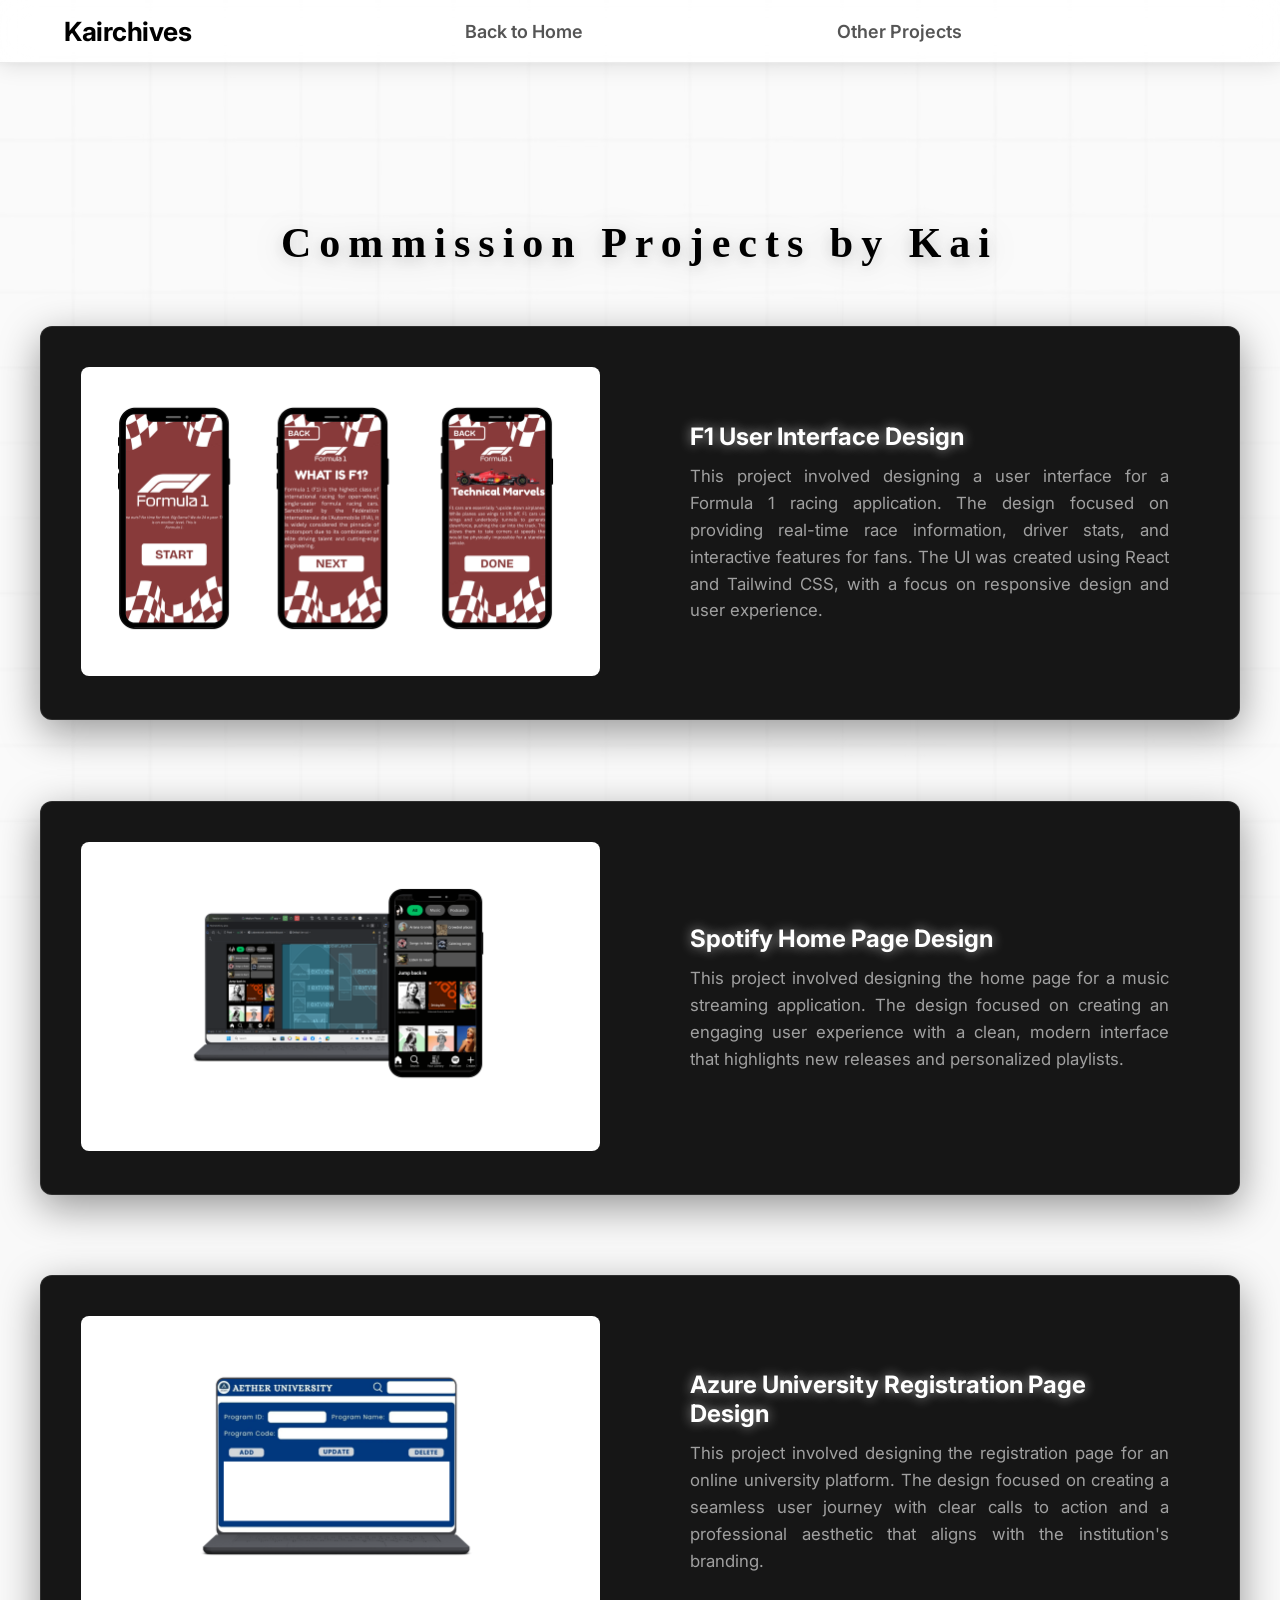
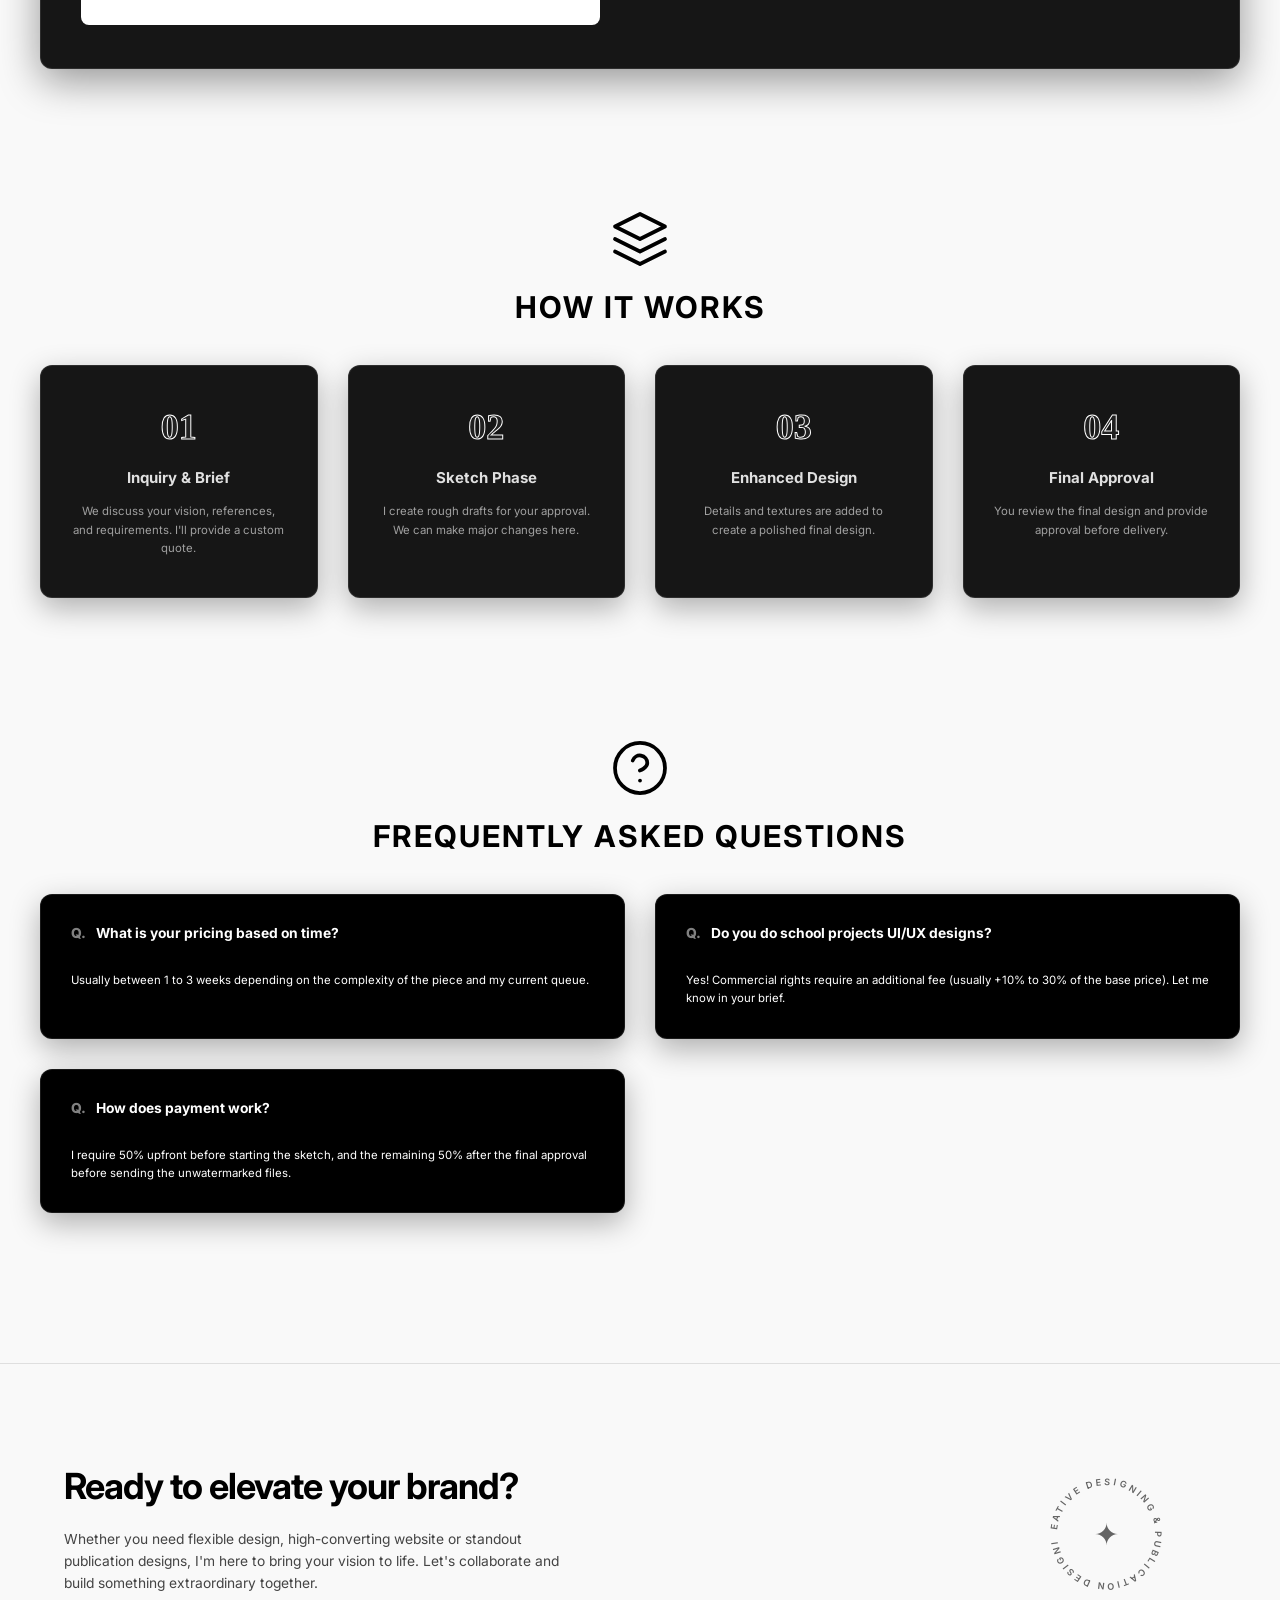
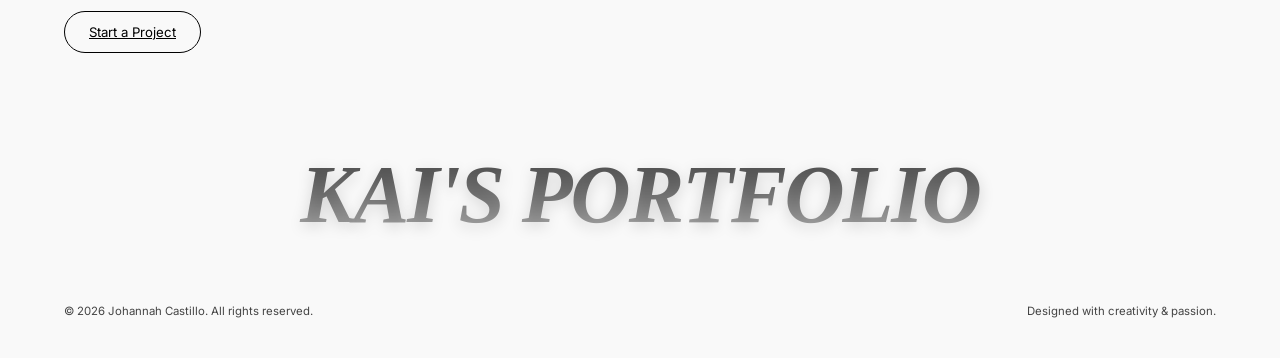
==== commit 4b4c968c: "Save project updates" ====
--- a/commission.html
+++ b/commission.html
@@ -191,13 +191,13 @@
             </div>
             <div class="footer-design-element">
                 <div class="rotating-badge">
-                    <svg viewBox="0 0 100 100" width="140" height="140"> <!-- This SVG creates a rotating badge with text -->
+                    <svg viewBox="0 0 100 100" width="142" height="142">
                         <defs>
-                            <path id="circlePath" d="M 50, 50 m -40, 0 a 40,40 0 1,1 80,0 a 40,40 0 1,1 -80,0" />
+                            <path id="circlePath" d="M 50, 50 m -35, 0 a 35,35 0 1,1 70,0 a 35,35 0 1,1 -70,0" /> <!-- Circular path for text-->
                         </defs>
-                        <text fill="#000000" font-size="9" font-weight="600">
-                            <textPath href="#circlePath" textLength="251.4" lengthAdjust="spacing"> <!-- This text follows the circular path -->
-                            CREATIVE DESIGN & PUBLICATION 
+                        <text fill="#000000" font-size="6.5" font-weight="600" letter-spacing="1.8">
+                            <textPath href="#circlePath" startOffset="50%" text-anchor="middle" method="align" spacing="auto">
+                                CREATIVE DESIGNING & PUBLICATION DESIGNING
                             </textPath>
                         </text>
                     </svg>
--- a/style.css
+++ b/style.css
@@ -18,7 +18,7 @@
 
 html {
     background-color: #f9f9f9;
-    font-size: 85%; /* Globally scales down all rem units (text, gaps, etc) by 15% */
+    font-size: 75%; /* Globally scales down all rem units (text, gaps, etc) by 25% */
 }
 
 body {
@@ -28,7 +28,7 @@
     isolation: isolate;
 }
 
-.container { max-width: 1400px; margin: 0 auto; padding: 0 40px; }
+.container { max-width: 1200px; margin: 0 auto; padding: 0 40px; }
 
 @keyframes slideDown {
     0% {
@@ -49,23 +49,36 @@
 .navbar {
     display: flex;
     justify-content: space-between;
-    align-items: center;
-    padding: 12px 24px;
+    flex-wrap: wrap;
+    gap: 20px;
+    align-items: center;
+    padding: 15px 5%;
     position: fixed;
-    top: 20px;
+    top: 0;
     left: 0;
     right: 0;
-    width: 90%;
-    max-width: 1200px;
-    margin: 20px auto;
-    background: rgba(255, 255, 255, 0.5);
-    border: 1px solid rgba(0, 0, 0, 0.08);
-    border-radius: 50px;
+    width: 100%;
+    margin: 0;
+    background: rgba(255, 255, 255, 0.85); /* Slightly more opaque to ensure readability across sections */
+    border-bottom: 1px solid rgba(0, 0, 0, 0.08); /* Only show a border at the bottom */
     backdrop-filter: blur(16px);
     -webkit-backdrop-filter: blur(16px);
     z-index: 1000;
-    box-shadow: 0 10px 30px rgba(0, 0, 0, 0.5);
+    box-shadow: 0 4px 20px rgba(0, 0, 0, 0.1); /* Softer shadow for a cleaner look */
     animation: slideDown 0.8s cubic-bezier(0.16, 1, 0.3, 1) forwards;
+    transition: padding 0.4s ease, background-color 0.4s ease, box-shadow 0.4s ease, transform 0.4s ease;
+}
+
+/* This class gets applied by JavaScript when the user scrolls */
+.navbar.scrolled {
+    background-color: #ffffff; /* Solid white background */
+    padding: 10px 5%; /* Shrinks the navbar slightly to feel sticky */
+    box-shadow: 0 10px 30px rgba(0, 0, 0, 0.15); /* Stronger shadow */
+}
+
+/* Collapses the navbar completely out of view */
+.navbar.nav-hidden {
+    transform: translateY(-100%) !important; 
 }
 
 @keyframes pulseNavbarBtn {
@@ -78,7 +91,7 @@
 .logo:hover { transform: scale(1.02); }
 .nav-logo-img { height: 40px; width: auto; object-fit: contain; }
 
-.nav-links { list-style: none; display: flex; flex: 1; justify-content: space-evenly; padding: 0 40px; font-size: 1.5rem; font-weight: 600; }
+.nav-links { list-style: none; display: flex; flex-wrap: wrap; flex: 1; justify-content: space-evenly; align-items: center; gap: 20px; padding: 0 20px; font-size: 1.5rem; font-weight: 600; }
 .nav-links a { text-decoration: none; color: #555; transition: 0.3s; }
 .nav-links a:hover { color: #000; }
 
@@ -633,10 +646,10 @@
 
 @media (max-width: 850px) {
     .container { padding: 0 20px; }
-    .navbar { padding: 12px 20px; width: 95%; top: 15px; margin: 15px auto; }
+    .navbar { padding: 12px 20px; width: 100%; top: 0; margin: 0; gap: 20px; }
     .logo { font-size: 1.6rem; gap: 8px; }
     .nav-logo-img { height: 28px; }
-    .nav-links { gap: 20px; font-size: 1rem; }
+    .nav-links { gap: 15px; font-size: 1rem; }
     .btn-primary, .btn-outline { padding: 12px 24px; font-size: 1rem; }
     .hero { height: 90vh; padding: 0 5%; }
     .horizontal-gallery img { height: 50vh; }
@@ -683,6 +696,7 @@
     text-align: center; /* Avoid using 'text-align: justify' if it creates huge gaps */
     line-height: 1.6;
     margin-bottom: 2rem; /* Gives breathing room before the banner */
+    margin-bottom: 1rem; /* Gives breathing room before the banner */
 }
 
 /* Ensure the banner behaves and doesn't swallow other elements */
@@ -720,7 +734,7 @@
 
 @media (max-width: 480px) {
     h1 { font-size: 3rem; }
-    .navbar { flex-direction: column; padding: 15px; border-radius: 20px; gap: 12px; }
+    .navbar { flex-direction: column; padding: 15px; border-radius: 0; gap: 12px; }
     .nav-links { flex-wrap: wrap; justify-content: center; gap: 15px; }
     .navbar .btn-primary { display: none; }
     .scrolling-track img { height: 200px; margin: 0 8px; }
@@ -1231,6 +1245,7 @@
     display: flex;
     gap: 15px;
     margin-top: 30px;
+    margin-top: 10px;
     justify-content: center;
 }
 
@@ -1513,7 +1528,7 @@
 
 .detail-group h3 {
     font-size: 1.1rem;
-    color: #00cc66; /* Use your accent color */
+    color: #ffffff;
     margin-bottom: 6px;
     font-family: 'Inter', sans-serif;
     font-weight: 600;
